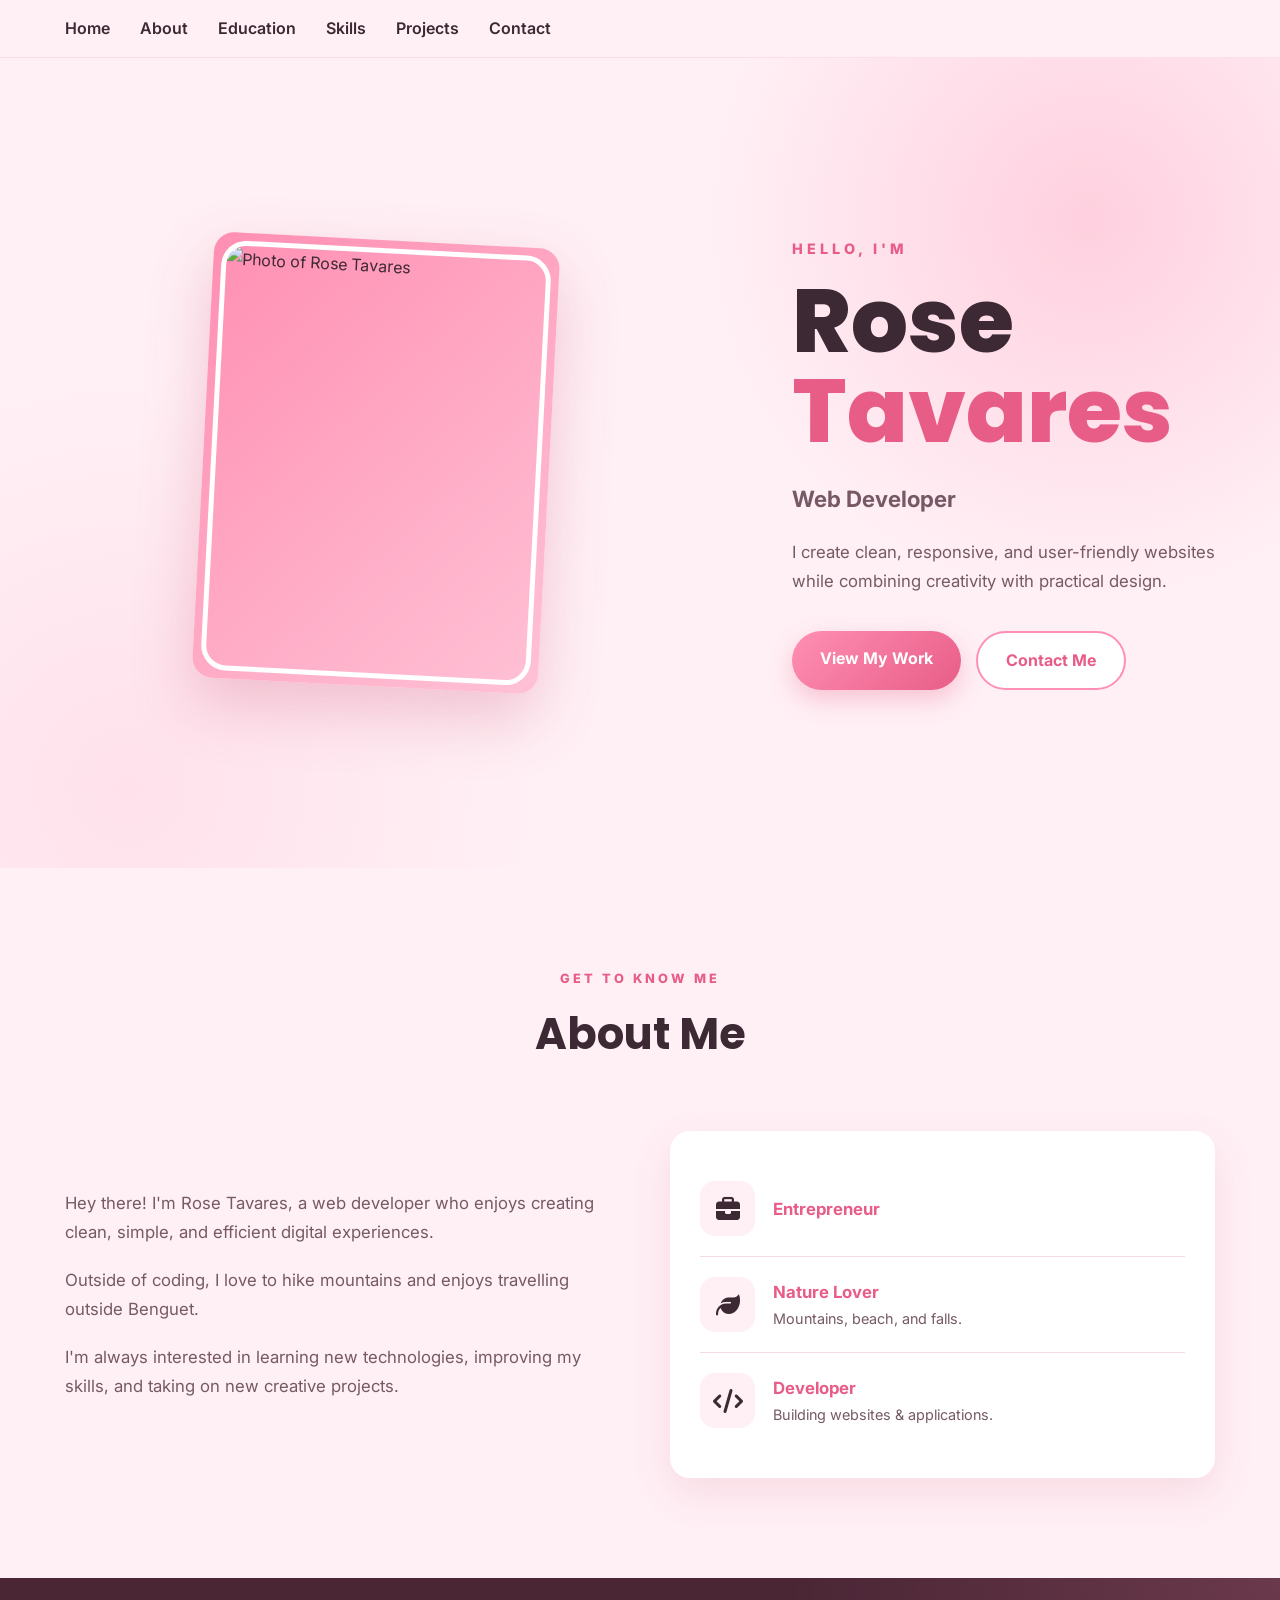
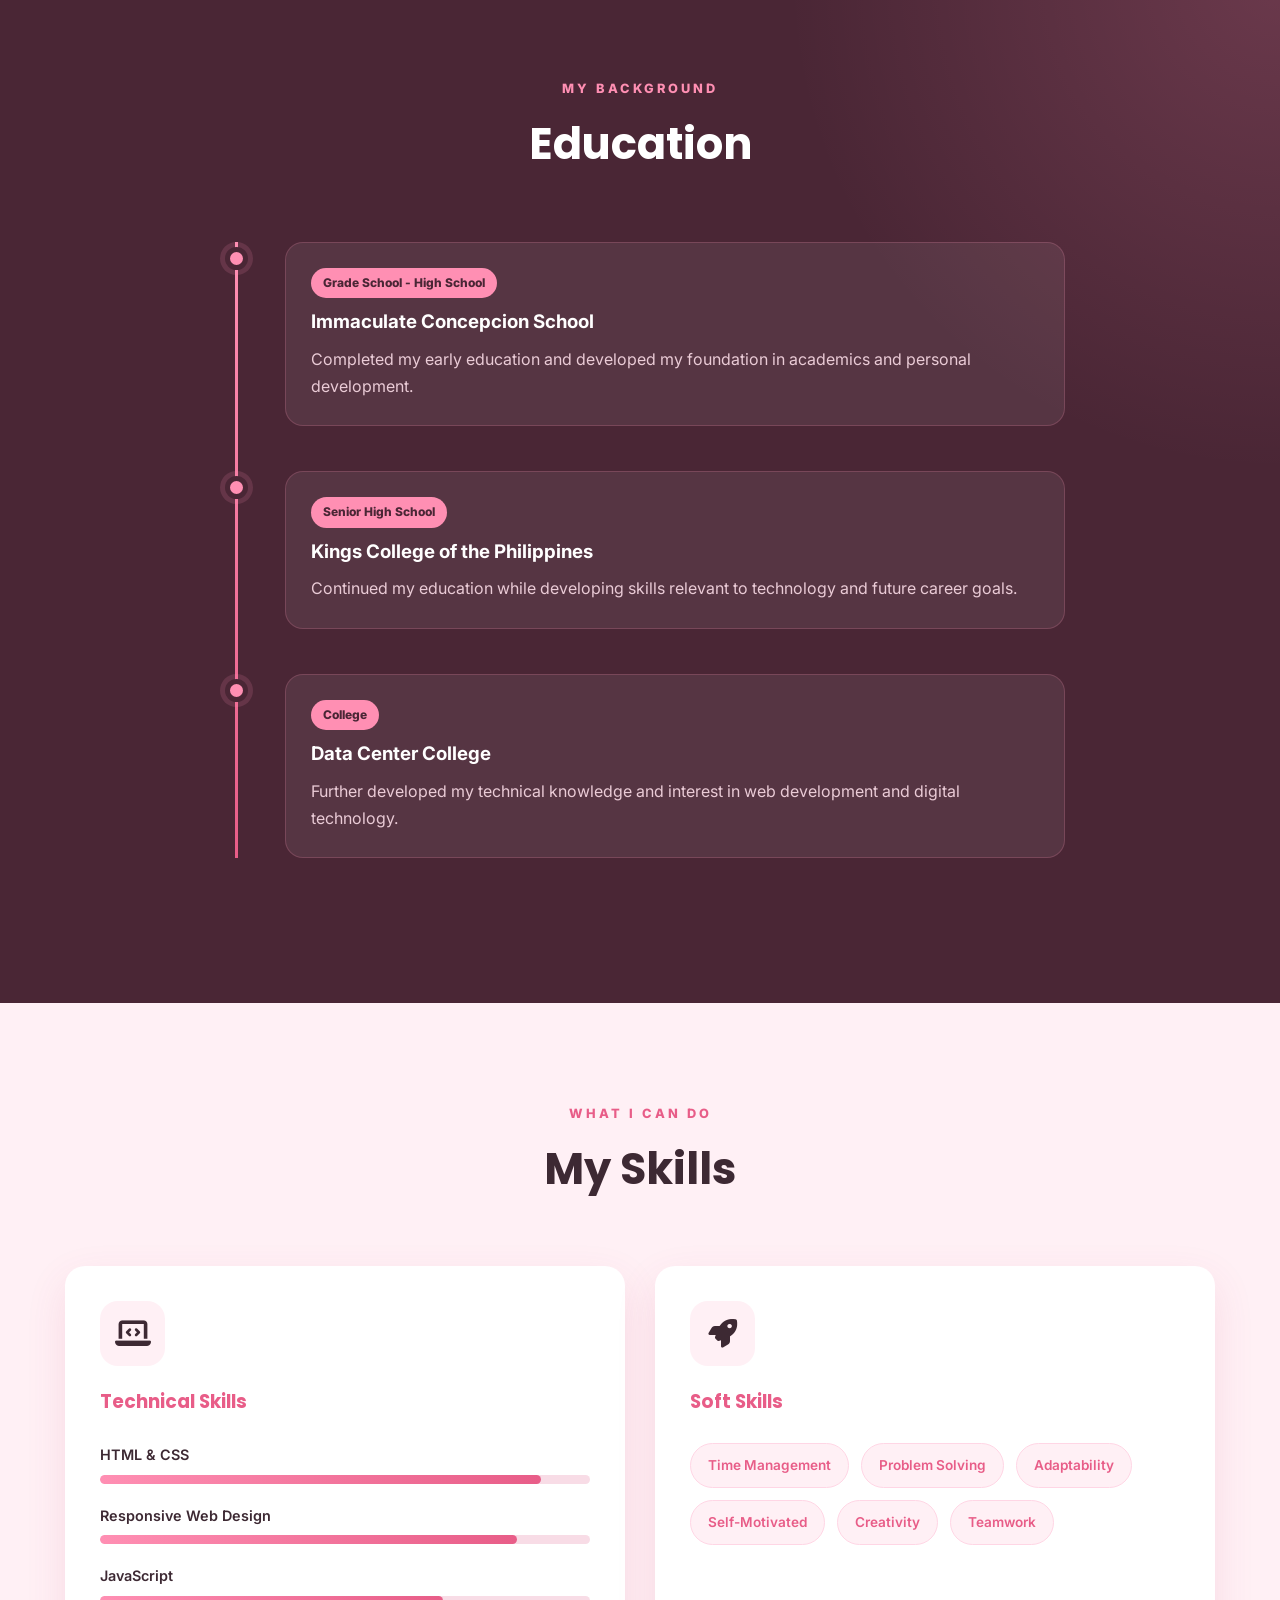
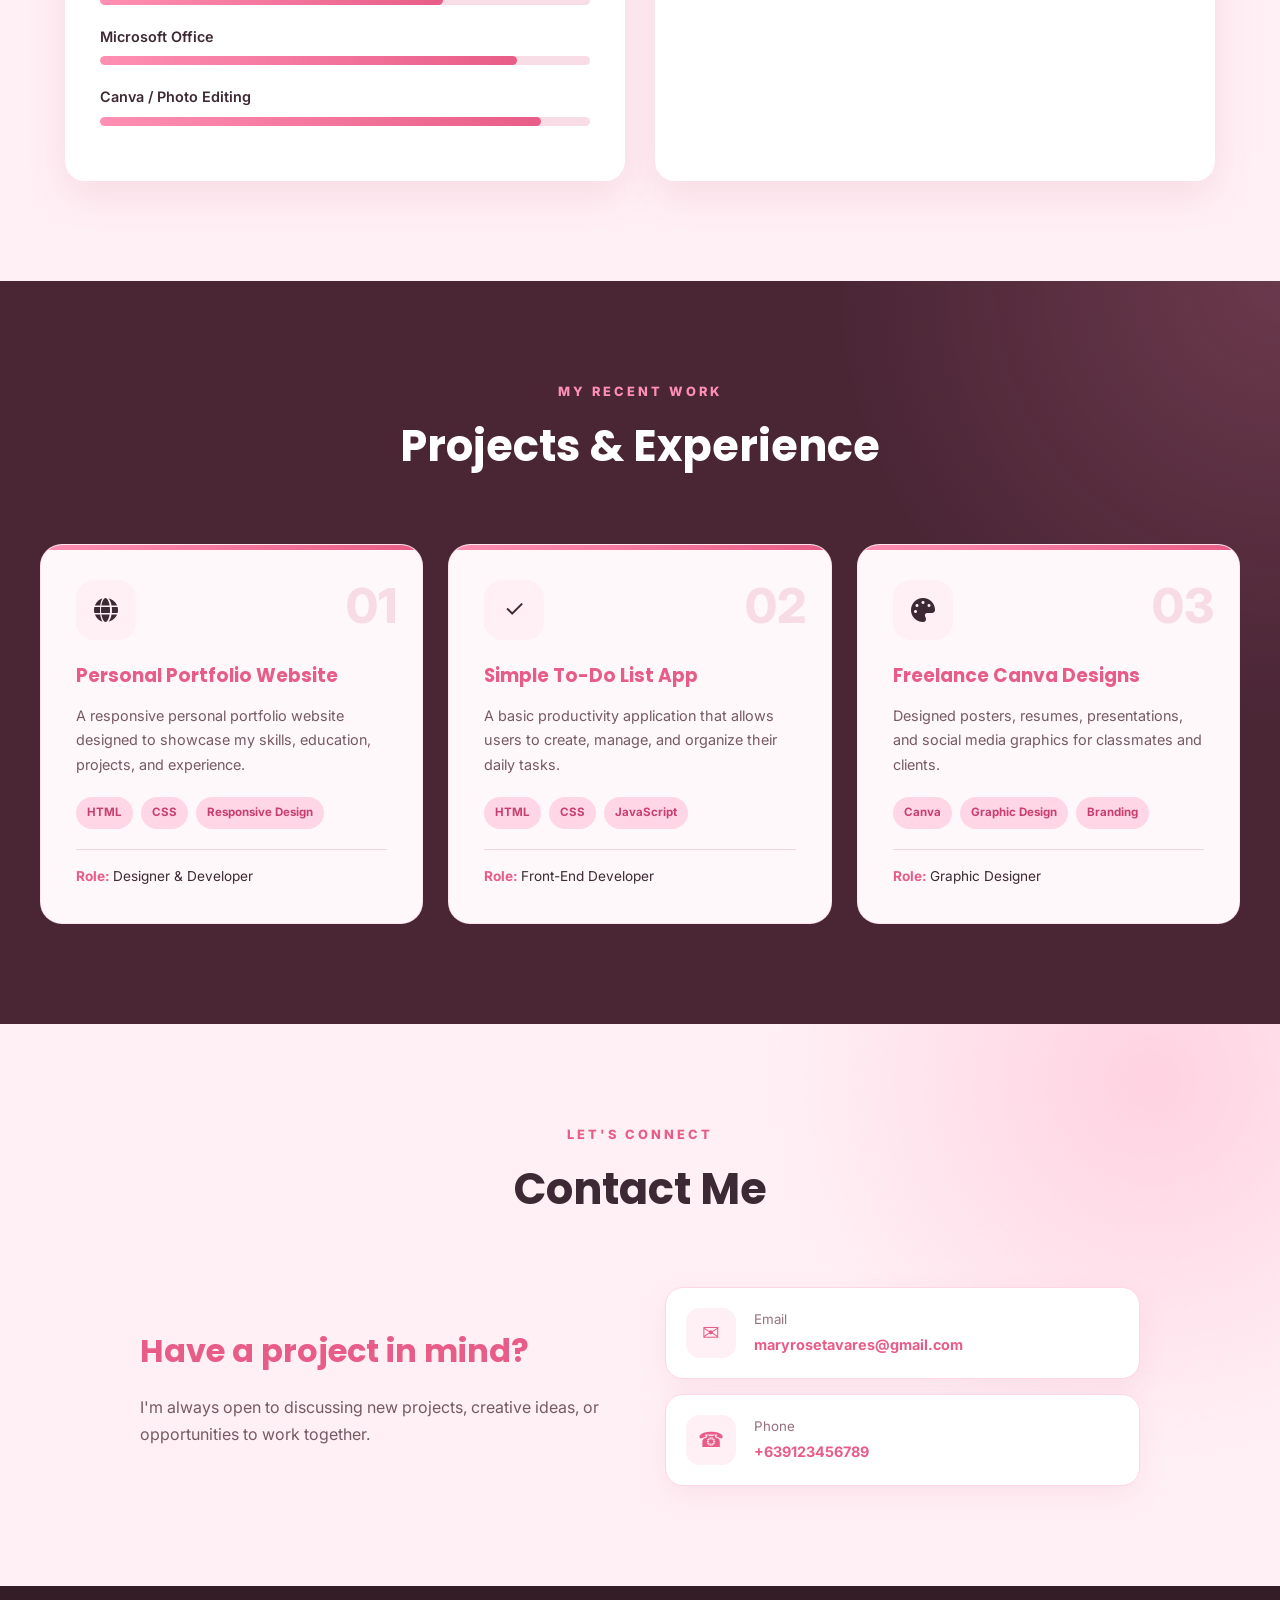
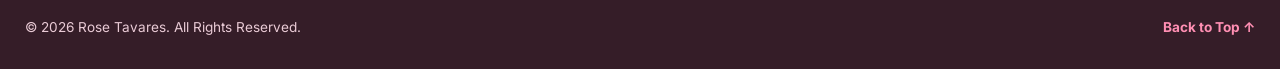
==== index.html @ 507c4aa1 "Add files via upload" ====
<!DOCTYPE html>
<html lang="en">

<head>
    <meta charset="UTF-8">

    <meta
        name="viewport"
        content="width=device-width, initial-scale=1.0"
    >

    <meta
        name="description"
        content="Rose Tavares - Web Developer"
    >

    <title>Rose Tavares | Web Developer</title>

    <!-- Google Fonts -->
    <link rel="preconnect" href="https://fonts.googleapis.com">
    <link rel="preconnect" href="https://fonts.gstatic.com" crossorigin>

    <link
        href="https://fonts.googleapis.com/css2?family=Inter:wght@400;500;600;700;800&family=Poppins:wght@500;600;700;800&display=swap"
        rel="stylesheet"
    >

    <!-- CSS -->
    <link rel="stylesheet" href="style.css">
</head>


<body>

    <!-- =====================================
         NAVIGATION
    ====================================== -->

    <header>

        <nav class="navbar">

           

            <ul class="nav-links">

                <li>
                    <a href="#home">Home</a>
                </li>

                <li>
                    <a href="#about">About</a>
                </li>

                <li>
                    <a href="#education">Education</a>
                </li>

                <li>
                    <a href="#skills">Skills</a>
                </li>

                <li>
                    <a href="#projects">Projects</a>
                </li>

                <li>
                    <a href="#contact">Contact</a>
                </li>

            </ul>

        </nav>

        <!-- Font Awesome -->
<link
    rel="stylesheet"
    href="https://cdnjs.cloudflare.com/ajax/libs/font-awesome/6.5.2/css/all.min.css"
>


    </header>


    <main>


        <!-- =====================================
     HERO SECTION
====================================== -->

<section id="home" class="hero">

    <div class="hero-content">

        <!-- Hero Image -->
        <div class="hero-image">

            <div class="image-frame">

                <img
                    src="./image/Rose.jpg"
                    alt="Photo of Rose Tavares"
                >

            </div>

        </div>


        <!-- Hero Text -->
        <div class="hero-text">

            <p class="subtitle">
                HELLO, I'M
            </p>

            <h1>
                Rose
                <br>
                <span>Tavares</span>
            </h1>

            <h2>
                Web Developer
            </h2>

            <p class="hero-description">
                I create clean, responsive, and user-friendly
                websites while combining creativity with practical
                design.
            </p>


            <div class="hero-buttons">

                <a
                    href="#projects"
                    class="btn primary-btn"
                >
                    View My Work
                </a>

                <a
                    href="#contact"
                    class="btn secondary-btn"
                >
                    Contact Me
                </a>

            </div>

        </div>

    </div>

</section>


        <!-- =====================================
             ABOUT SECTION
        ====================================== -->

        <section id="about" class="section">

            <div class="section-heading">

                <p>
                    GET TO KNOW ME
                </p>

                <h2>
                    About Me
                </h2>

            </div>


            <div class="about-content">


                <!-- About Text -->

                <div class="about-text">

                    <p>
                        Hey there! I'm Rose Tavares, a web
                        developer who enjoys creating clean, simple,
                        and efficient digital experiences.
                    </p>

                    <p>
                        Outside of coding, I love to hike mountains and enjoys travelling outside Benguet.
                    </p>

                    <p>
                        I'm always interested in learning new
                        technologies, improving my skills, and taking
                        on new creative projects.
                    </p>

                </div>


                <!-- About Cards -->

                <div class="about-card">


                    <div class="info-item">

                       <span>
    <i class="fa-solid fa-briefcase"></i>
</span>



                        <div>

                            <strong>
                                Entrepreneur
                            </strong>

                            <p>
                               
                            </p>

                        </div>

                    </div>


                    <div class="info-item">

                      <span>
    <i class="fa-solid fa-leaf"></i>
</span>


                        <div>

                            <strong>
                                Nature Lover
                            </strong>

                            <p>
                                Mountains, beach, and falls.
                            </p>

                        </div>

                    </div>


                    <div class="info-item">

                      <span>
    <i class="fa-solid fa-code"></i>
</span>


                        <div>

                            <strong>
                                Developer
                            </strong>

                            <p>
                                Building websites & applications.
                            </p>

                        </div>

                    </div>


                </div>

            </div>

        </section>


        <!-- =====================================
             EDUCATION SECTION
        ====================================== -->

        <section
            id="education"
            class="section dark-section"
        >

            <div class="section-heading">

                <p>
                    MY BACKGROUND
                </p>

                <h2>
                    Education
                </h2>

            </div>


            <div class="timeline">


                <!-- Education 1 -->

                <div class="timeline-item">

                    <div class="timeline-dot"></div>

                    <div class="timeline-content">

                        <span class="timeline-year">
                            Grade School - High School
                        </span>

                        <h3>
                            Immaculate Concepcion School 
                        </h3>

                        <p>
                            Completed my early education and developed
                            my foundation in academics and personal
                            development.
                        </p>

                    </div>

                </div>


                <!-- Education 2 -->

                <div class="timeline-item">

                    <div class="timeline-dot"></div>

                    <div class="timeline-content">

                        <span class="timeline-year">
                            Senior High School
                        </span>

                        <h3>
                           Kings College of the Philippines
                        </h3>

                        <p>
                            Continued my education while developing
                            skills relevant to technology and future
                            career goals.
                        </p>

                    </div>

                </div>


                <!-- Education 3 -->

                <div class="timeline-item">

                    <div class="timeline-dot"></div>

                    <div class="timeline-content">

                        <span class="timeline-year">
                            College
                        </span>

                        <h3>
                            Data Center College
                        </h3>

                        <p>
                            Further developed my technical knowledge
                            and interest in web development and
                            digital technology.
                        </p>

                    </div>

                </div>


            </div>

        </section>


        <!-- =====================================
             SKILLS SECTION
        ====================================== -->

        <section id="skills" class="section">

            <div class="section-heading">

                <p>
                    WHAT I CAN DO
                </p>

                <h2>
                    My Skills
                </h2>

            </div>


            <div class="skills-container">


                <!-- Technical Skills -->

                <div class="skill-card">

                    <div class="skill-icon">
    <i class="fa-solid fa-laptop-code"></i>
</div>


                    <h3>
                        Technical Skills
                    </h3>


                    <div class="skill-list">


                        <div class="skill">

                            <span>
                                HTML & CSS
                            </span>

                            <div class="skill-bar">

                                <div
                                    class="skill-progress html"
                                ></div>

                            </div>

                        </div>


                        <div class="skill">

                            <span>
                                Responsive Web Design
                            </span>

                            <div class="skill-bar">

                                <div
                                    class="skill-progress responsive"
                                ></div>

                            </div>

                        </div>


                        <div class="skill">

                            <span>
                                JavaScript
                            </span>

                            <div class="skill-bar">

                                <div
                                    class="skill-progress javascript"
                                ></div>

                            </div>

                        </div>


                        <div class="skill">

                            <span>
                                Microsoft Office
                            </span>

                            <div class="skill-bar">

                                <div
                                    class="skill-progress office"
                                ></div>

                            </div>

                        </div>


                        <div class="skill">

                            <span>
                                Canva / Photo Editing
                            </span>

                            <div class="skill-bar">

                                <div
                                    class="skill-progress canva"
                                ></div>

                            </div>

                        </div>


                    </div>

                </div>


                <!-- Soft Skills -->

                <div class="skill-card">

                <div class="skill-icon">
    <i class="fa-solid fa-rocket"></i>
</div>


                    <h3>
                        Soft Skills
                    </h3>


                    <div class="soft-skills">

                        <span>
                            Time Management
                        </span>

                        <span>
                            Problem Solving
                        </span>

                        <span>
                            Adaptability
                        </span>

                        <span>
                            Self-Motivated
                        </span>

                        <span>
                            Creativity
                        </span>

                        <span>
                            Teamwork
                        </span>

                    </div>

                </div>

            </div>

        </section>


        <!-- =====================================
             PROJECTS SECTION
        ====================================== -->

        <section
            id="projects"
            class="section dark-section"
        >

            <div class="section-heading">

                <p>
                    MY RECENT WORK
                </p>

                <h2>
                    Projects & Experience
                </h2>

            </div>


            <div class="projects-grid">


                <!-- Project 1 -->

                <article class="project-card">

                    <div class="project-number">
                        01
                    </div>

                   <div class="project-icon">
    <i class="fa-solid fa-globe"></i>
</div>

                    <h3>
                        Personal Portfolio Website
                    </h3>

                    <p>
                        A responsive personal portfolio website
                        designed to showcase my skills, education,
                        projects, and experience.
                    </p>


                    <div class="project-tags">

                        <span>
                            HTML
                        </span>

                        <span>
                            CSS
                        </span>

                        <span>
                            Responsive Design
                        </span>

                    </div>


                    <div class="project-role">

                        <strong>
                            Role:
                        </strong>

                        Designer & Developer

                    </div>

                </article>


                <!-- Project 2 -->

                <article class="project-card">

                    <div class="project-number">
                        02
                    </div>

                    <div class="project-icon">
                        ✓
                    </div>

                    <h3>
                        Simple To-Do List App
                    </h3>

                    <p>
                        A basic productivity application that allows
                        users to create, manage, and organize their
                        daily tasks.
                    </p>


                    <div class="project-tags">

                        <span>
                            HTML
                        </span>

                        <span>
                            CSS
                        </span>

                        <span>
                            JavaScript
                        </span>

                    </div>


                    <div class="project-role">

                        <strong>
                            Role:
                        </strong>

                        Front-End Developer

                    </div>

                </article>


                <!-- Project 3 -->

                <article class="project-card">

                    <div class="project-number">
                        03
                    </div>

                   <div class="project-icon">
    <i class="fa-solid fa-palette"></i>
</div>


                    <h3>
                        Freelance Canva Designs
                    </h3>

                    <p>
                        Designed posters, resumes, presentations,
                        and social media graphics for classmates
                        and clients.
                    </p>


                    <div class="project-tags">

                        <span>
                            Canva
                        </span>

                        <span>
                            Graphic Design
                        </span>

                        <span>
                            Branding
                        </span>

                    </div>


                    <div class="project-role">

                        <strong>
                            Role:
                        </strong>

                        Graphic Designer

                    </div>

                </article>


            </div>

        </section>


        <!-- =====================================
             CONTACT SECTION
        ====================================== -->

        <section
            id="contact"
            class="section contact-section"
        >

            <div class="section-heading">

                <p>
                    LET'S CONNECT
                </p>

                <h2>
                    Contact Me
                </h2>

            </div>


            <div class="contact-content">


                <!-- Contact Message -->

                <div class="contact-text">

                    <h3>
                        Have a project in mind?
                    </h3>

                    <p>
                        I'm always open to discussing new projects,
                        creative ideas, or opportunities to work
                        together.
                    </p>

                </div>


                <!-- Contact Information -->

                <div class="contact-info">


                    <!-- Email -->

                    <a
                        href="mailto:maryrosetavares@gmail.com"
                        class="contact-card"
                    >

                        <span class="contact-icon">
                            ✉
                        </span>

                        <div>

                            <small>
                                Email
                            </small>

                            <strong>
                               maryrosetavares@gmail.com
                            </strong>

                        </div>

                    </a>


                    <!-- Phone -->

                    <a
                        href="tel:+639123456789"
                        class="contact-card"
                    >

                        <span class="contact-icon">
                            ☎
                        </span>

                        <div>

                            <small>
                                Phone
                            </small>

                            <strong>
                                +639123456789
                            </strong>

                        </div>

                    </a>


                </div>

            </div>

        </section>

    </main>


    <!-- =====================================
         FOOTER
    ====================================== -->

    <footer>

        <p>
            © 2026 Rose Tavares.
            All Rights Reserved.
        </p>

        <a href="#home">
            Back to Top ↑
        </a>

    </footer>


</body>

</html>
---- style.css ----
/* =========================
   GLOBAL STYLES
========================= */

@import url('https://fonts.googleapis.com/css2?family=Inter:wght@400;500;600;700;800&family=Poppins:wght@500;600;700;800&display=swap');

:root {
  --pink-light: #fff0f5;
  --pink-soft: #ffd6e5;
  --pink: #ff8fb3;
  --pink-dark: #e85d88;
  --pink-deep: #c83f6d;

  --white: #ffffff;
  --text: #3d2933;
  --text-light: #765965;

  --dark-pink: #4a2635;
  --dark-pink-2: #351d28;

  --shadow: 0 15px 40px rgba(200, 63, 109, 0.12);
  --shadow-hover: 0 20px 50px rgba(200, 63, 109, 0.22);

  --radius: 20px;
}

* {
  margin: 0;
  padding: 0;
  box-sizing: border-box;
}

html {
  scroll-behavior: smooth;
}

body {
  font-family: 'Inter', sans-serif;
  background: var(--pink-light);
  color: var(--text);
  line-height: 1.7;
}

a {
  text-decoration: none;
  color: inherit;
}

img {
  max-width: 100%;
  display: block;
}

/* =========================
   NAVIGATION
========================= */

header {
  position: sticky;
  top: 0;
  z-index: 1000;
  background: rgba(255, 240, 245, 0.92);
  backdrop-filter: blur(15px);
  border-bottom: 1px solid rgba(232, 93, 136, 0.12);
}

.navbar {
  max-width: 1200px;
  margin: auto;
  padding: 15px 25px;

  display: flex;
  align-items: center;
  justify-content: space-between;
}

.logo img {
  width: 52px;
  height: 52px;
  object-fit: cover;
  border-radius: 50%;

  border: 3px solid var(--pink);
  box-shadow: 0 5px 18px rgba(232, 93, 136, 0.3);

  transition: 0.3s ease;
}

.logo img:hover {
  transform: rotate(-5deg) scale(1.08);
}

.nav-links {
  display: flex;
  list-style: none;
  gap: 30px;
}

.nav-links a {
  position: relative;
  font-weight: 600;
  color: var(--text);
  transition: 0.3s ease;
}

.nav-links a::after {
  content: '';
  position: absolute;
  left: 50%;
  bottom: -7px;

  width: 0;
  height: 3px;

  background: var(--pink-dark);
  border-radius: 10px;

  transform: translateX(-50%);
  transition: 0.3s ease;
}

.nav-links a:hover {
  color: var(--pink-dark);
}

.nav-links a:hover::after {
  width: 100%;
}

/* =========================
   HERO
========================= */

.hero {
  min-height: 90vh;
  padding: 100px 25px;

  display: flex;
  align-items: center;

  background:
    radial-gradient(circle at 85% 20%, #ffd0df 0, transparent 30%),
    radial-gradient(circle at 10% 90%, #ffe1eb 0, transparent 30%),
    var(--pink-light);
}

.hero-content {
  width: 100%;
  max-width: 1200px;
  margin: auto;

  display: grid;
  grid-template-columns: 1.2fr 0.8fr;
  gap: 80px;

  align-items: center;
}

.subtitle {
  color: var(--pink-dark);
  font-size: 0.9rem;
  font-weight: 800;
  letter-spacing: 4px;
  margin-bottom: 15px;
}

.hero h1 {
  font-family: 'Poppins', sans-serif;
  font-size: clamp(3.5rem, 7vw, 6rem);
  line-height: 1;
  font-weight: 800;
  color: var(--text);
}

.hero h1 span {
  color: var(--pink-dark);
}

.hero h2 {
  margin-top: 25px;

  font-size: 1.4rem;
  font-weight: 700;

  color: var(--text-light);
}

.hero-description {
  max-width: 600px;
  margin-top: 20px;

  font-size: 1.05rem;
  color: var(--text-light);
}

.hero-buttons {
  display: flex;
  gap: 15px;
  margin-top: 35px;
  flex-wrap: wrap;
}

.btn {
  display: inline-block;
  padding: 14px 28px;

  border-radius: 50px;

  font-weight: 700;

  transition: 0.3s ease;
}

.primary-btn {
  color: white;
  background: linear-gradient(
    135deg,
    var(--pink),
    var(--pink-dark)
  );

  box-shadow: 0 10px 25px rgba(232, 93, 136, 0.3);
}

.primary-btn:hover {
  transform: translateY(-4px);
  box-shadow: 0 15px 35px rgba(232, 93, 136, 0.4);
}

.secondary-btn {
  color: var(--pink-dark);
  background: white;
  border: 2px solid var(--pink);
}

.secondary-btn:hover {
  color: white;
  background: var(--pink);
  transform: translateY(-4px);
}

/* Hero Image */

.hero-image {
  display: flex;
  justify-content: center;
  margin-top: 0;
}

.image-frame {
  position: relative;
  padding: 8px;
  margin-top: 0;

  border-radius: 20px;

  background: linear-gradient(
    135deg,
    var(--pink),
    #ffc1d5
  );

  box-shadow: 0 25px 60px rgba(200, 63, 109, 0.25);

  transform: rotate(3deg);
  transition: 0.4s ease;
}

.image-frame img {
  width: 330px;
  height: 430px;
  display: block;

  object-fit: cover;

  border-radius: 25px;
  border: 5px solid white;
}


/* =========================
   GENERAL SECTIONS
========================= */

.section {
  padding: 100px 25px;
  max-width: 1200px;
  margin: auto;
}

.section-heading {
  text-align: center;
  margin-bottom: 60px;
}

.section-heading p {
  color: var(--pink-dark);
  font-size: 0.8rem;
  font-weight: 800;
  letter-spacing: 3px;
  margin-bottom: 8px;
}

.section-heading h2 {
  font-family: 'Poppins', sans-serif;
  font-size: 2.7rem;
  color: var(--text);
}

/* =========================
   DARK / PINK SECTIONS
========================= */

.dark-section {
  max-width: none;
  background:
    radial-gradient(
      circle at top right,
      rgba(255, 143, 179, 0.18),
      transparent 30%
    ),
    var(--dark-pink);
  color: white;
}

.dark-section .section-heading h2 {
  color: white;
}

.dark-section .section-heading p {
  color: var(--pink);
}

/* =========================
   ABOUT
========================= */

.about-content {
  display: grid;
  grid-template-columns: 1fr 1fr;
  gap: 60px;
  align-items: center;
}

.about-text p {
  margin-bottom: 20px;
  color: var(--text-light);
  font-size: 1.05rem;
}

.about-card {
  padding: 30px;

  background: white;
  border-radius: var(--radius);

  box-shadow: var(--shadow);
}

.info-item {
  display: flex;
  gap: 18px;
  align-items: center;

  padding: 20px 0;

  border-bottom: 1px solid #f6dbe4;
}

.info-item:last-child {
  border-bottom: none;
}

.info-item > span {
  width: 55px;
  height: 55px;

  display: grid;
  place-items: center;

  font-size: 1.5rem;

  border-radius: 15px;
  background: var(--pink-light);
}

.info-item strong {
  color: var(--pink-dark);
  font-size: 1.05rem;
}

.info-item p {
  color: var(--text-light);
  font-size: 0.9rem;
}

/* =========================
   EDUCATION
========================= */

.timeline {
  max-width: 850px;
  margin: auto;
  position: relative;
}

.timeline::before {
  content: '';

  position: absolute;
  left: 20px;
  top: 0;
  bottom: 0;

  width: 3px;

  background: linear-gradient(
    var(--pink),
    var(--pink-dark)
  );
}

.timeline-item {
  position: relative;
  padding-left: 70px;
  margin-bottom: 45px;
}

.timeline-dot {
  position: absolute;
  left: 10px;
  top: 5px;

  width: 23px;
  height: 23px;

  border-radius: 50%;

  background: var(--pink);
  border: 5px solid var(--dark-pink);

  box-shadow: 0 0 0 5px rgba(255, 143, 179, 0.15);
}

.timeline-content {
  padding: 25px;

  background: rgba(255, 255, 255, 0.07);
  border: 1px solid rgba(255, 143, 179, 0.2);

  border-radius: 18px;

  transition: 0.3s ease;
}

.timeline-content:hover {
  transform: translateX(8px);
  background: rgba(255, 143, 179, 0.1);
}

.timeline-year {
  display: inline-block;

  margin-bottom: 8px;
  padding: 5px 12px;

  border-radius: 20px;

  background: var(--pink);
  color: var(--dark-pink);

  font-size: 0.75rem;
  font-weight: 800;
}

.timeline-content h3 {
  margin-bottom: 8px;
  color: white;
}

.timeline-content p {
  color: #eacbd6;
}

/* =========================
   SKILLS
========================= */

.skills-container {
  display: grid;
  grid-template-columns: 1fr 1fr;
  gap: 30px;
}

.skill-card {
  padding: 35px;

  background: white;
  border-radius: var(--radius);

  box-shadow: var(--shadow);

  transition: 0.3s ease;
}

.skill-card:hover {
  transform: translateY(-8px);
  box-shadow: var(--shadow-hover);
}

.skill-icon {
  width: 65px;
  height: 65px;

  display: grid;
  place-items: center;

  margin-bottom: 20px;

  font-size: 1.8rem;

  background: var(--pink-light);
  border-radius: 18px;
}

.skill-card h3 {
  margin-bottom: 25px;

  font-family: 'Poppins', sans-serif;
  color: var(--pink-dark);
}

.skill {
  margin-bottom: 20px;
}

.skill > span {
  display: block;
  margin-bottom: 7px;

  font-size: 0.9rem;
  font-weight: 600;
}

.skill-bar {
  height: 9px;

  overflow: hidden;

  background: #f8dce6;
  border-radius: 20px;
}

.skill-progress {
  height: 100%;

  border-radius: 20px;

  background: linear-gradient(
    90deg,
    var(--pink),
    var(--pink-dark)
  );
}

/* Skill levels */

.skill-progress.html {
  width: 90%;
}

.skill-progress.responsive {
  width: 85%;
}

.skill-progress.javascript {
  width: 70%;
}

.skill-progress.office {
  width: 85%;
}

.skill-progress.canva {
  width: 90%;
}

/* Soft Skills */

.soft-skills {
  display: flex;
  flex-wrap: wrap;
  gap: 12px;
}

.soft-skills span {
  padding: 10px 17px;

  color: var(--pink-dark);
  background: var(--pink-light);

  border: 1px solid var(--pink-soft);
  border-radius: 50px;

  font-size: 0.85rem;
  font-weight: 600;

  transition: 0.3s ease;
}

.soft-skills span:hover {
  color: white;
  background: var(--pink);
  transform: translateY(-3px);
}

/* =========================
   PROJECTS
========================= */

.projects-grid {
  max-width: 1200px;
  margin: auto;

  display: grid;
  grid-template-columns: repeat(3, 1fr);
  gap: 25px;
}

.project-card {
  position: relative;

  padding: 35px;

  background: #fff8fa;

  border: 1px solid rgba(255, 143, 179, 0.2);
  border-radius: 22px;

  color: var(--text);

  overflow: hidden;

  transition: 0.35s ease;
}

.project-card::before {
  content: '';

  position: absolute;
  top: 0;
  left: 0;

  width: 100%;
  height: 5px;

  background: linear-gradient(
    90deg,
    var(--pink),
    var(--pink-dark)
  );
}

.project-card:hover {
  transform: translateY(-10px);
  box-shadow: 0 20px 50px rgba(255, 143, 179, 0.18);
}

.project-number {
  position: absolute;
  right: 25px;
  top: 20px;

  font-size: 3rem;
  font-weight: 800;

  color: #f7dce5;
}

.project-icon {
  position: relative;

  width: 60px;
  height: 60px;

  display: grid;
  place-items: center;

  margin-bottom: 20px;

  background: var(--pink-light);
  border-radius: 18px;

  font-size: 1.5rem;
}

.project-card h3 {
  position: relative;

  margin-bottom: 12px;

  font-family: 'Poppins', sans-serif;
  color: var(--pink-dark);
}

.project-card p {
  color: var(--text-light);
  font-size: 0.9rem;
}

.project-tags {
  display: flex;
  flex-wrap: wrap;
  gap: 8px;

  margin-top: 20px;
}

.project-tags span {
  padding: 6px 11px;

  background: var(--pink-soft);
  color: var(--pink-deep);

  border-radius: 20px;

  font-size: 0.72rem;
  font-weight: 700;
}

.project-role {
  margin-top: 20px;

  padding-top: 15px;

  border-top: 1px solid #f0d6df;

  font-size: 0.85rem;
}

.project-role strong {
  color: var(--pink-dark);
}

/* =========================
   CONTACT
========================= */

.contact-section {
  max-width: none;

  background:
    radial-gradient(
      circle at 90% 10%,
      #ffd2e1,
      transparent 30%
    ),
    var(--pink-light);
}

.contact-content {
  max-width: 1000px;
  margin: auto;

  display: grid;
  grid-template-columns: 1fr 1fr;
  gap: 50px;

  align-items: center;
}

.contact-text h3 {
  font-family: 'Poppins', sans-serif;
  font-size: 2rem;
  color: var(--pink-dark);

  margin-bottom: 15px;
}

.contact-text p {
  color: var(--text-light);
}

.contact-info {
  display: grid;
  gap: 15px;
}

.contact-card {
  display: flex;
  align-items: center;
  gap: 18px;

  padding: 20px;

  background: white;

  border: 1px solid var(--pink-soft);
  border-radius: 18px;

  box-shadow: 0 10px 30px rgba(200, 63, 109, 0.08);

  transition: 0.3s ease;
}

.contact-card:hover {
  transform: translateX(8px);
  border-color: var(--pink);
  box-shadow: 0 15px 35px rgba(200, 63, 109, 0.15);
}

.contact-icon {
  width: 50px;
  height: 50px;

  display: grid;
  place-items: center;

  background: var(--pink-light);
  color: var(--pink-dark);

  border-radius: 14px;

  font-size: 1.3rem;
}

.contact-card small {
  display: block;
  color: #96707d;
}

.contact-card strong {
  color: var(--pink-dark);
  font-size: 0.9rem;
}

/* =========================
   FOOTER
========================= */

footer {
  padding: 30px 25px;

  display: flex;
  justify-content: space-between;
  align-items: center;

  background: var(--dark-pink-2);
  color: #eacbd6;

  font-size: 0.85rem;
}

footer a {
  color: var(--pink);
  font-weight: 700;

  transition: 0.3s ease;
}

footer a:hover {
  color: white;
}

/* =========================
   MOBILE HEADER + HERO
========================= */

@media (max-width: 650px) {

  /* Prevent horizontal scrolling */
  html,
  body {
    width: 100%;
    overflow-x: hidden;
  }


  /* =========================
     HEADER / NAVIGATION
  ========================= */

  header {
    position: sticky;
    top: 0;
    z-index: 1000;
  }

  .navbar {
    width: 100%;
    min-height: 65px;

    padding: 10px 15px;

    display: flex;
    flex-direction: row;
    align-items: center;
    justify-content: space-between;

    gap: 10px;
  }

  .logo {
    flex-shrink: 0;
  }

  .logo img {
    width: 44px;
    height: 44px;
  }

  .nav-links {
    width: auto;

    display: flex;
    flex-wrap: nowrap;

    align-items: center;
    justify-content: flex-end;

    gap: 12px;

    list-style: none;

    overflow-x: auto;
    scrollbar-width: none;

    white-space: nowrap;
  }

  .nav-links::-webkit-scrollbar {
    display: none;
  }

  .nav-links a {
    display: inline-block;

    font-size: 0.72rem;
    font-weight: 600;

    padding: 5px 0;
  }

  .nav-links a::after {
    bottom: 0;
    height: 2px;
  }


  /* =========================
     HERO
  ========================= */

  .hero {
    min-height: auto;

    padding: 45px 18px 60px;

    display: flex;
    align-items: center;
  }

  .hero-content {
    width: 100%;

    display: flex;
    flex-direction: column;

    gap: 18px;

    text-align: center;
  }


  /* =========================
     HERO IMAGE
  ========================= */

  .hero-image {
    order: 1;

    width: 100%;

    display: flex;
    justify-content: center;

    margin: 0;
  }

  .image-frame {
    padding: 5px;

    margin: 0;

    border-radius: 18px;

    transform: rotate(2deg);
  }

  .image-frame img {
    width: 210px;
    height: 270px;

    border-radius: 17px;
    border-width: 4px;
  }


  /* =========================
     HERO TEXT
  ========================= */

  .hero-text {
    order: 2;

    width: 100%;

    display: flex;
    flex-direction: column;
    align-items: center;
  }

  .subtitle {
    margin-top: 0;
    margin-bottom: 8px;

    font-size: 0.7rem;
    letter-spacing: 2.5px;
  }

  .hero h1 {
    margin: 0;

    font-size: clamp(2.8rem, 13vw, 3.8rem);

    line-height: 0.95;
  }

  .hero h2 {
    margin-top: 12px;

    font-size: 1rem;
  }

  .hero-description {
    width: 100%;
    max-width: 400px;

    margin: 15px auto 0;

    font-size: 0.9rem;
    line-height: 1.6;
  }


  /* =========================
     HERO BUTTONS
  ========================= */

  .hero-buttons {
    width: 100%;

    display: flex;
    flex-direction: column;
    align-items: center;

    gap: 10px;

    margin-top: 22px;
  }

  .btn {
    width: 100%;
    max-width: 260px;

    padding: 12px 20px;

    text-align: center;
  }


  /* =========================
     GENERAL SECTIONS
  ========================= */

  .section {
    width: 100%;

    padding: 65px 20px;
  }

  .section-heading {
    margin-bottom: 40px;
  }

  .section-heading h2 {
    font-size: 2rem;
    line-height: 1.2;
  }


  /* =========================
     ABOUT
  ========================= */

  .about-content {
    grid-template-columns: 1fr;
    gap: 30px;
  }

  .about-text p {
    font-size: 0.92rem;
  }

  .about-card {
    padding: 20px;
  }


  /* =========================
     EDUCATION
  ========================= */

  .timeline::before {
    left: 10px;
    width: 2px;
  }

  .timeline-item {
    padding-left: 38px;
    margin-bottom: 30px;
  }

  .timeline-dot {
    left: 0;
    width: 21px;
    height: 21px;
  }

  .timeline-content {
    padding: 18px;
  }

  .timeline-content:hover {
    transform: none;
  }


  /* =========================
     SKILLS
  ========================= */

  .skills-container {
    grid-template-columns: 1fr;
    gap: 20px;
  }

  .skill-card {
    padding: 25px 20px;
  }

  .skill-card:hover {
    transform: none;
  }


  /* =========================
     PROJECTS
  ========================= */

  .projects-grid {
    grid-template-columns: 1fr;
    gap: 20px;
  }

  .project-card {
    padding: 28px 22px;
  }

  .project-card:hover {
    transform: none;
  }


  /* =========================
     CONTACT
  ========================= */

  .contact-content {
    grid-template-columns: 1fr;
    gap: 30px;
  }

  .contact-card {
    padding: 16px;
  }

  .contact-card:hover {
    transform: none;
  }

  .contact-card strong {
    overflow-wrap: anywhere;
  }


  /* =========================
     FOOTER
  ========================= */

  footer {
    padding: 25px 20px;

    flex-direction: column;
    gap: 10px;

    text-align: center;
  }
}


/* =========================
   VERY SMALL PHONES
========================= */

@media (max-width: 380px) {

  .navbar {
    padding-left: 10px;
    padding-right: 10px;
  }

  .logo img {
    width: 40px;
    height: 40px;
  }

  .nav-links {
    gap: 9px;
  }

  .nav-links a {
    font-size: 0.65rem;
  }

  .hero {
    padding-left: 15px;
    padding-right: 15px;
  }

  .image-frame img {
    width: 190px;
    height: 245px;
  }

  .hero h1 {
    font-size: 2.7rem;
  }

  .hero-description {
    font-size: 0.85rem;
  }

  .section {
    padding-left: 15px;
    padding-right: 15px;
  }
}
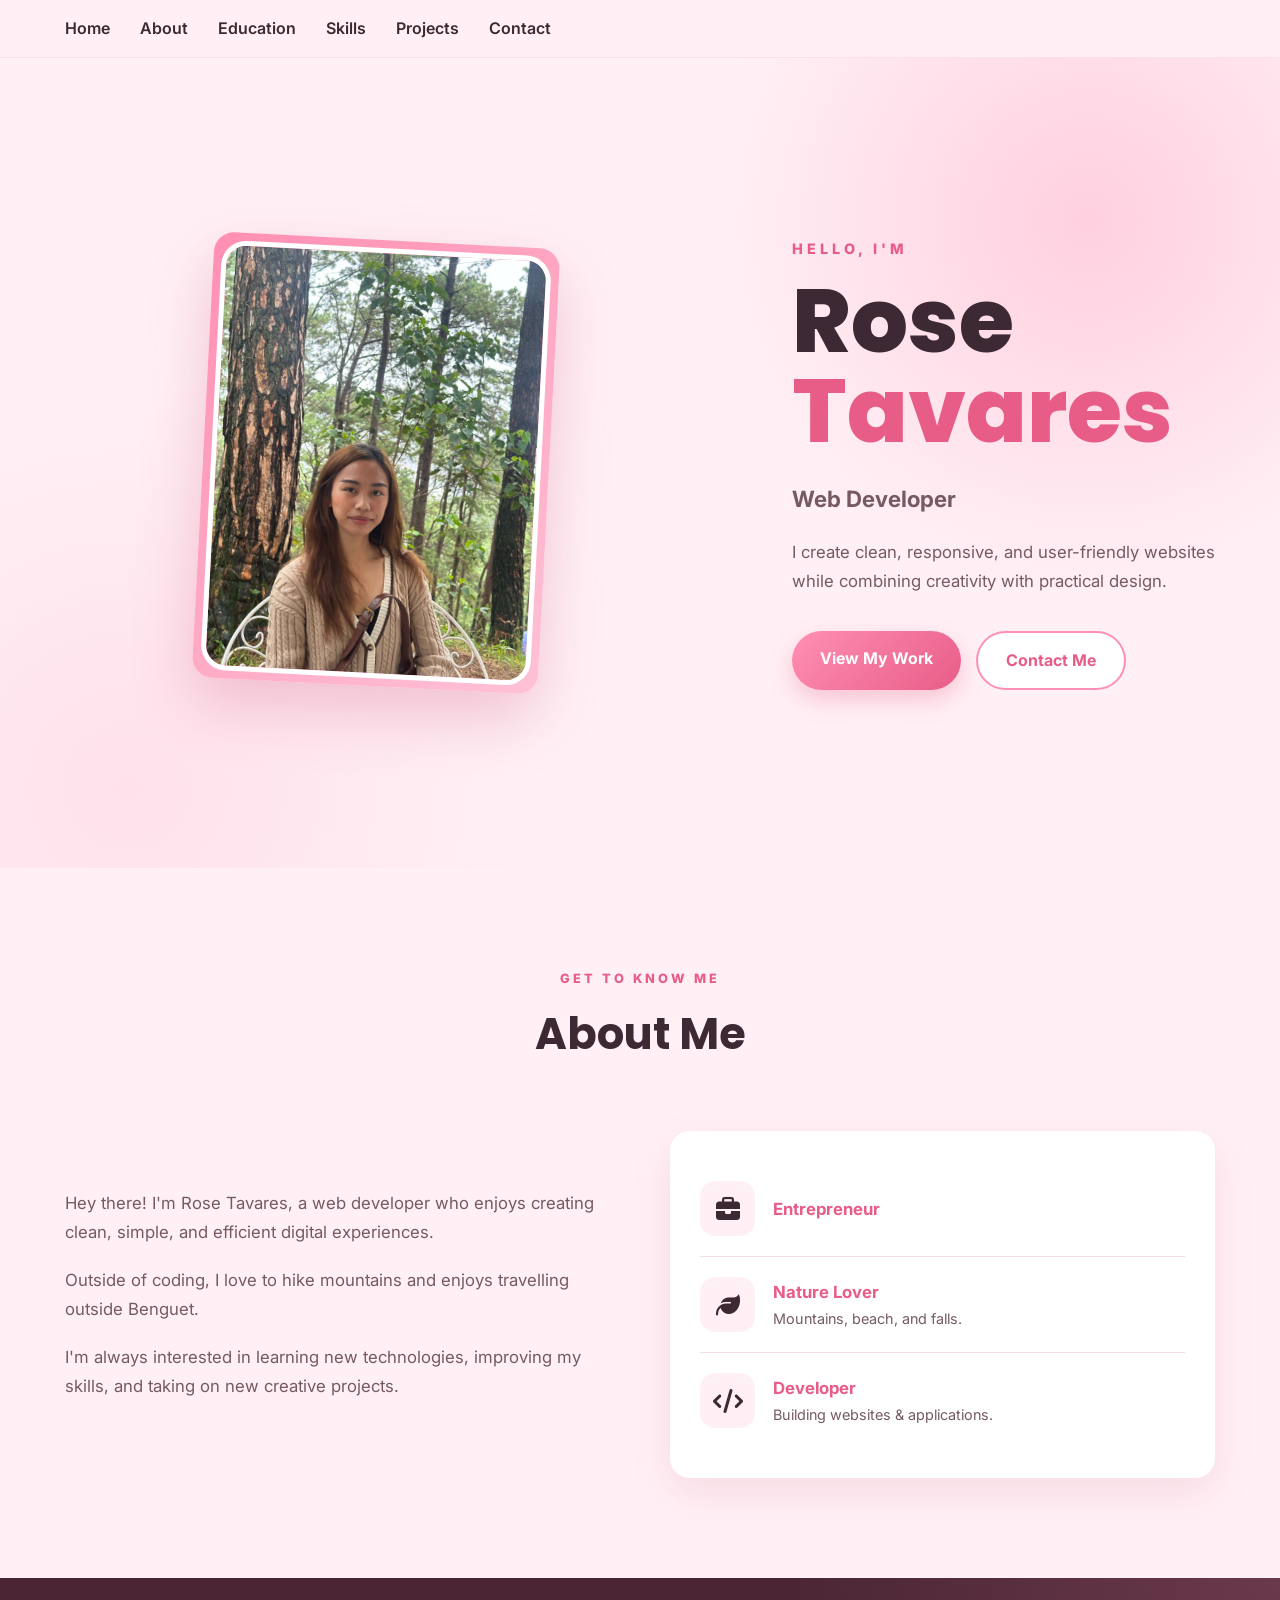
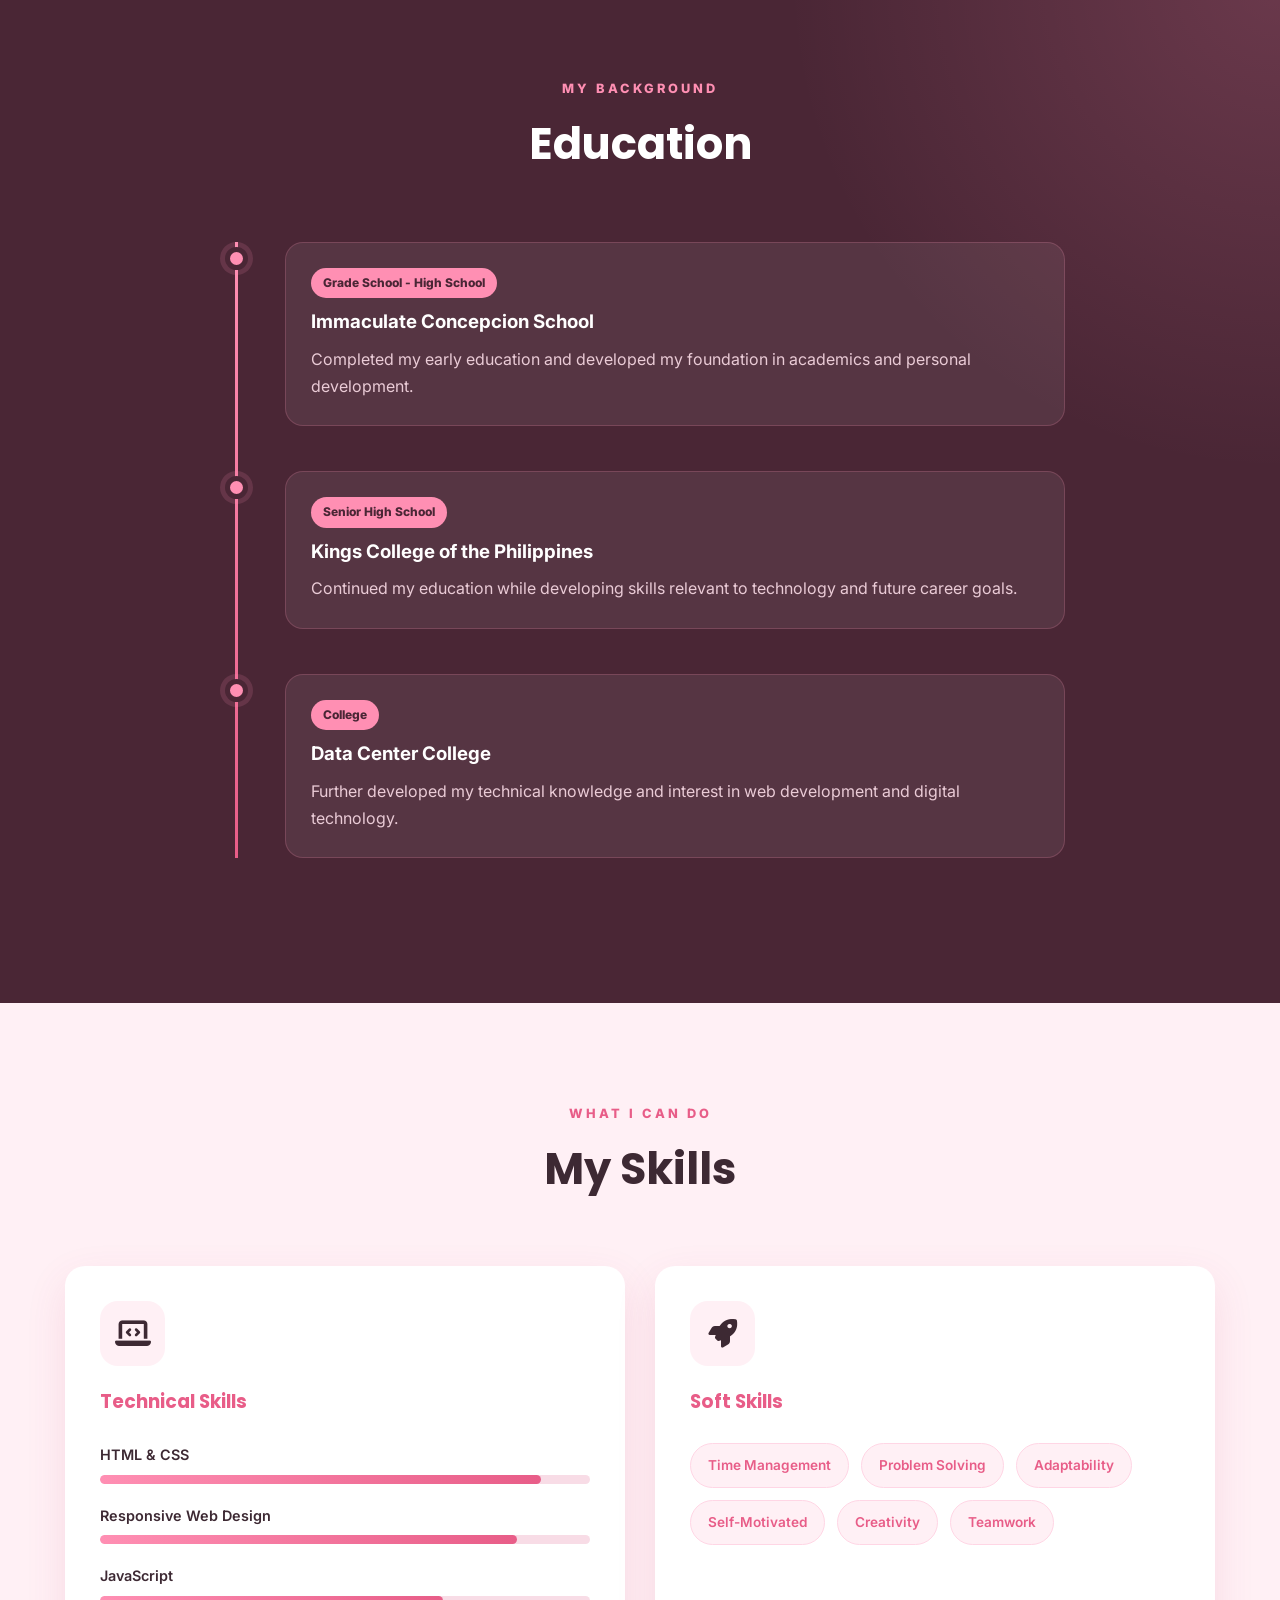
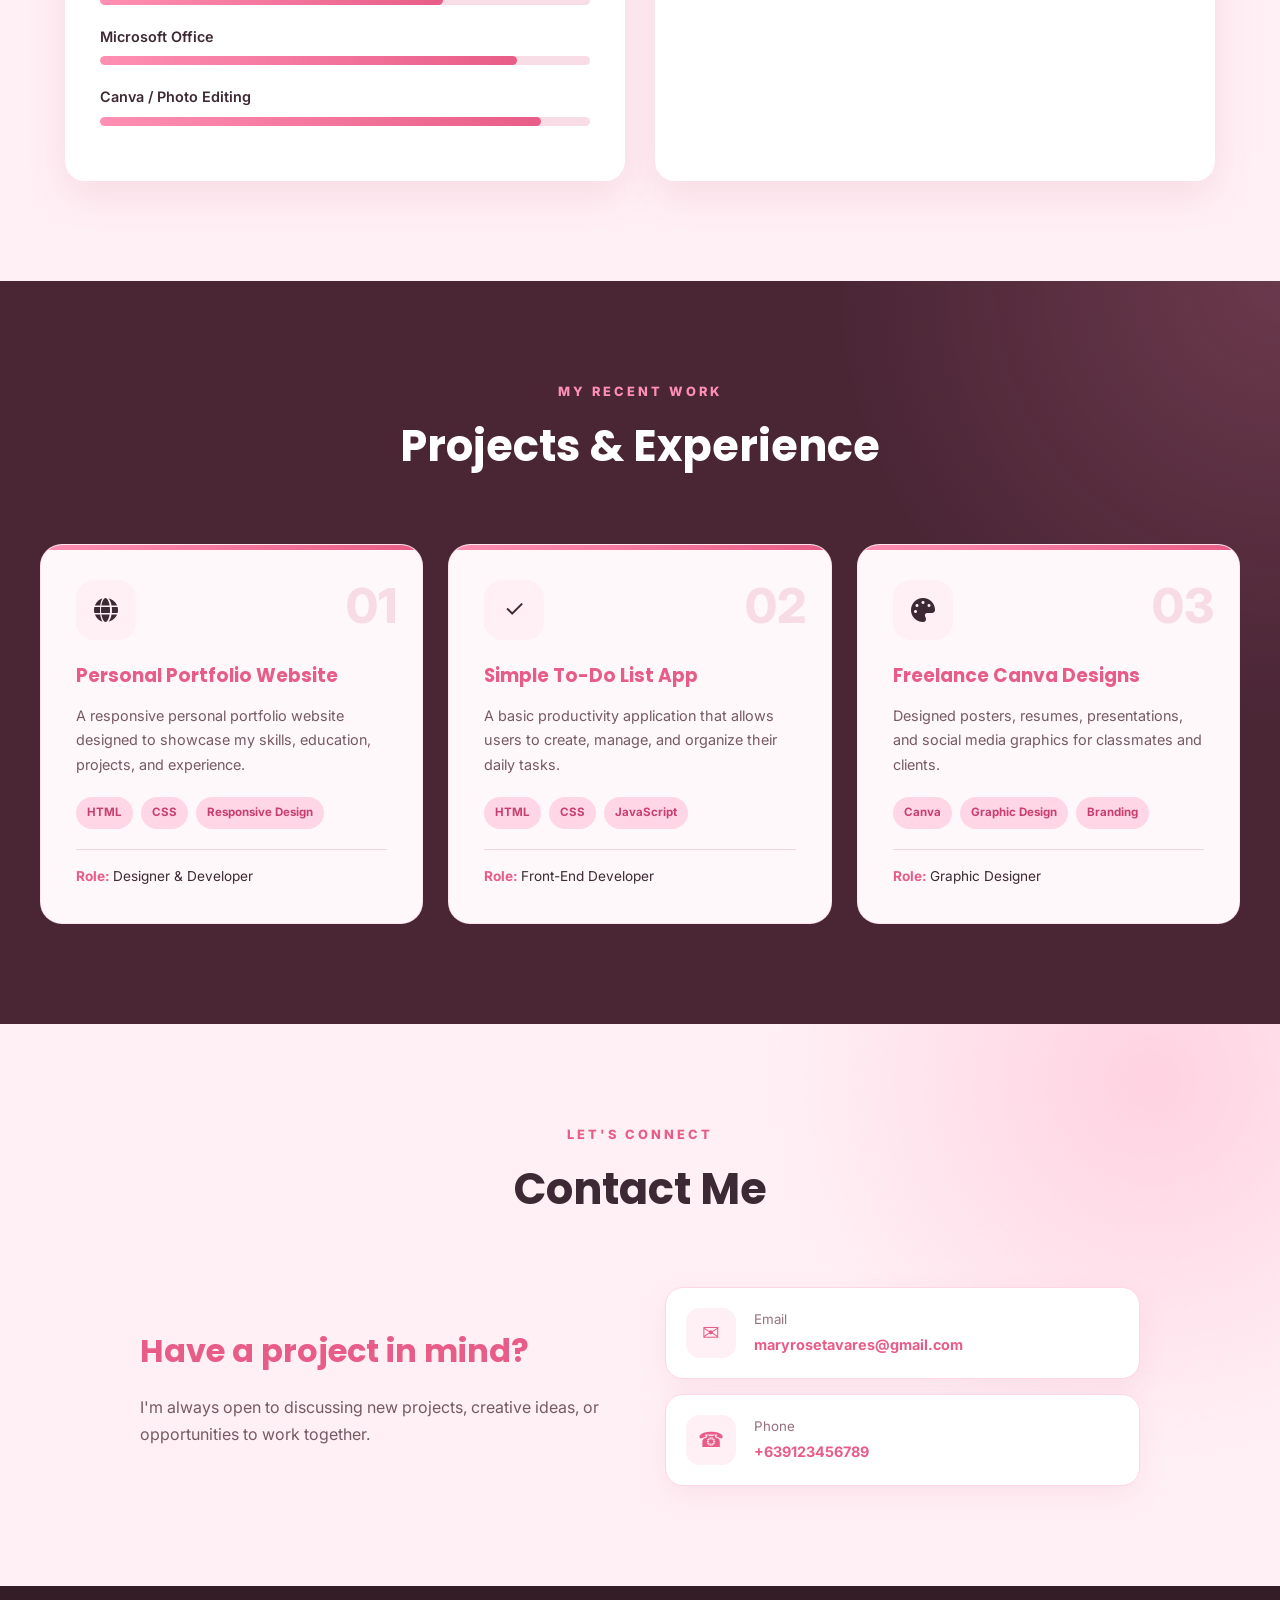
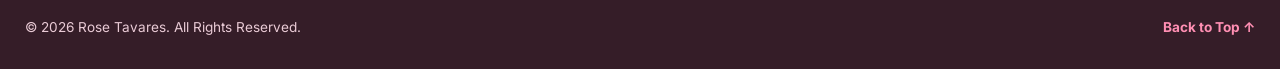
==== commit 6b53174d: "Update index.html" ====
--- a/index.html
+++ b/index.html
@@ -2,6 +2,7 @@
 <html lang="en">
 
 <head>
+    <meta name="google-site-verification" content="WfD-16wxn7d6gVmjEwT_Zcsu9slwlWugLpJaN8LHTjI" />
     <meta charset="UTF-8">
 
     <meta
